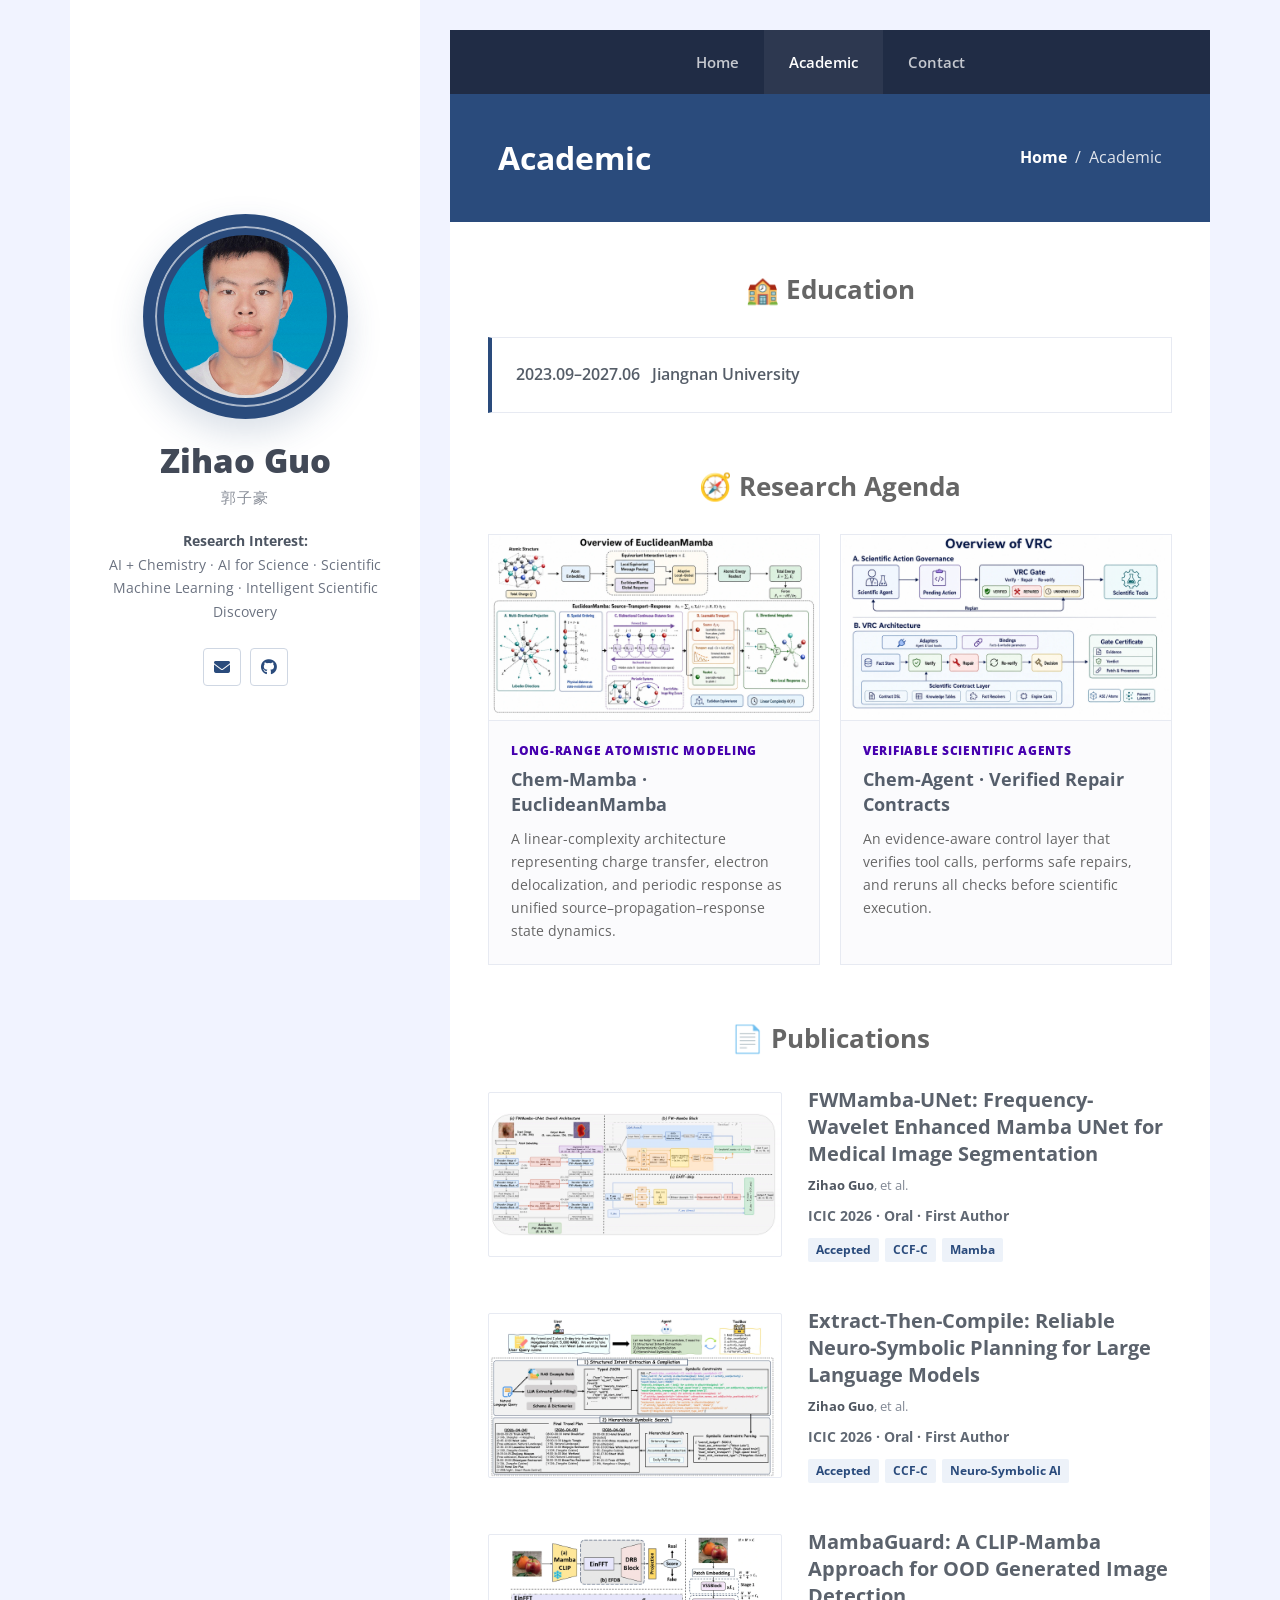
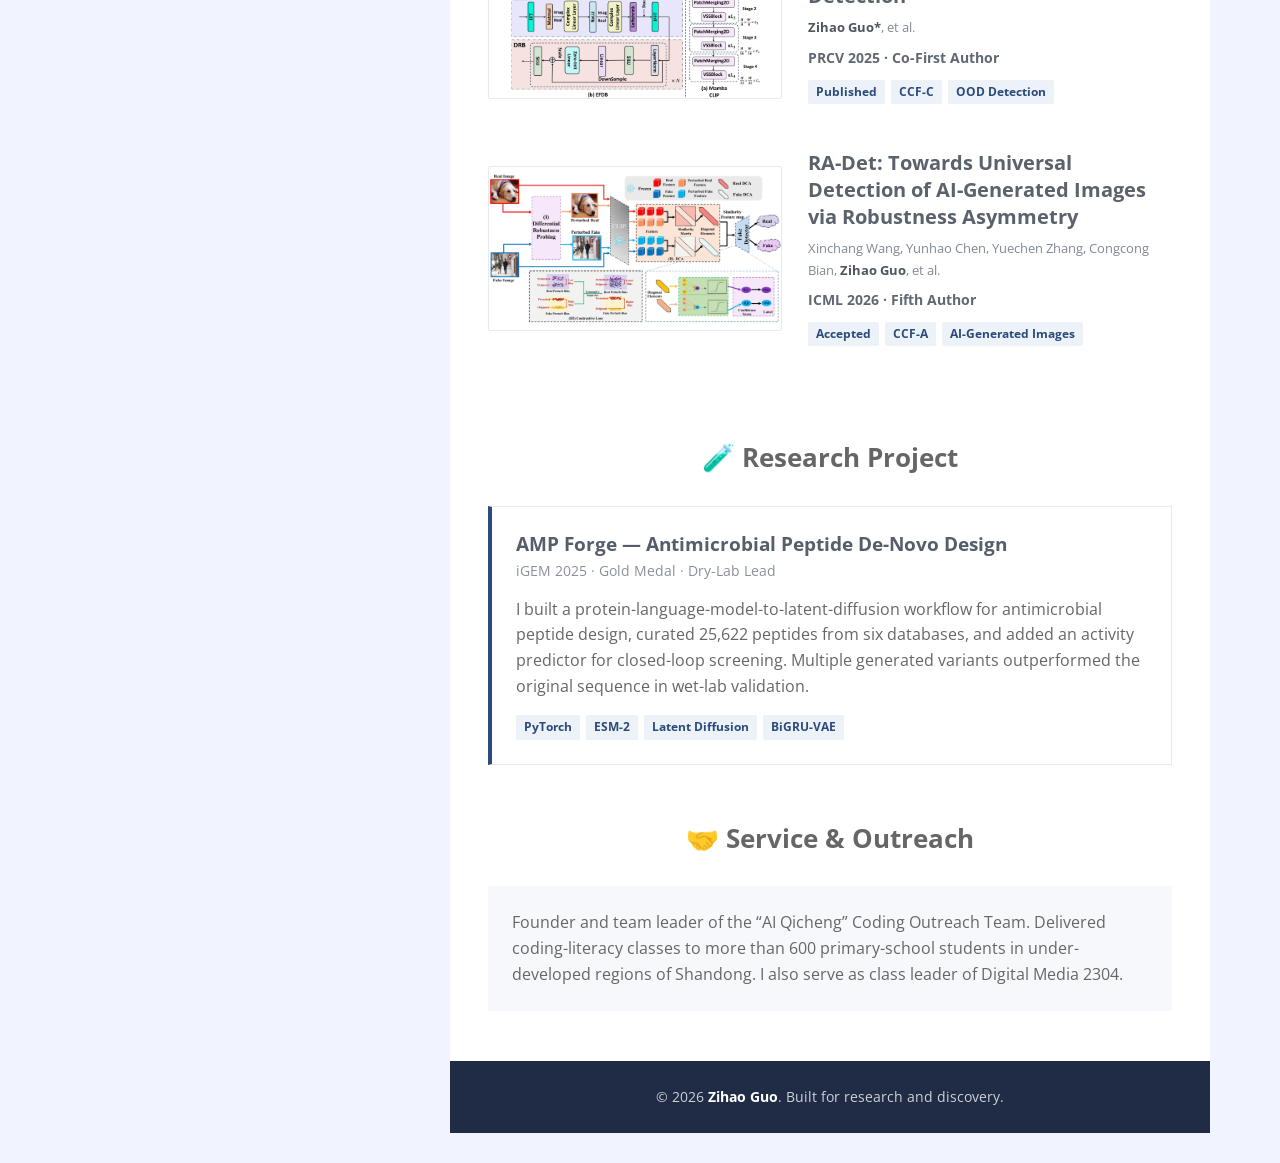
==== academic.html @ 2f8e59f3 "Deploy redesigned academic homepage" ====
<!DOCTYPE html>
<html lang="en">
<head>
    <meta charset="UTF-8">
    <meta name="viewport" content="width=device-width, initial-scale=1.0">
    <meta name="description" content="Publications, projects, education, research agenda, and awards of Zihao Guo.">
    <title>Academic — Zihao Guo</title>
    <link rel="icon" href="assets/img/favicon.svg" type="image/svg+xml">
    <link rel="preconnect" href="https://fonts.googleapis.com">
    <link rel="preconnect" href="https://fonts.gstatic.com" crossorigin>
    <link href="https://fonts.googleapis.com/css2?family=Open+Sans:wght@300;400;600;700;800&display=swap" rel="stylesheet">
    <link rel="stylesheet" href="https://cdnjs.cloudflare.com/ajax/libs/font-awesome/6.5.2/css/all.min.css">
    <link rel="stylesheet" href="assets/css/style.css">
</head>
<body>
<div class="site-shell">
    <aside class="profile-panel" aria-label="Profile">
        <div class="profile-inner">
            <img class="profile-avatar profile-photo" src="assets/img/myself.jpg" alt="Portrait of Zihao Guo">
            <h1 class="profile-name">Zihao Guo</h1>
            <p class="profile-name-cn">郭子豪</p>
            <p class="profile-interest"><strong>Research Interest:</strong><br>AI + Chemistry · AI for Science · Scientific Machine Learning · Intelligent Scientific Discovery</p>
            <div class="profile-links" aria-label="Social links">
                <a href="mailto:zihao3351@gmail.com" aria-label="Email"><i class="fa-solid fa-envelope"></i></a>
                <a href="https://github.com/unumbrela" target="_blank" rel="noopener noreferrer" aria-label="GitHub"><i class="fa-brands fa-github"></i></a>
            </div>
        </div>
    </aside>

    <main class="main-panel">
        <nav class="site-nav" aria-label="Primary navigation">
            <a class="mobile-brand" href="index.html">Zihao Guo</a>
            <button class="menu-toggle" type="button" aria-expanded="false" aria-controls="navLinks" aria-label="Toggle navigation"><i class="fa-solid fa-bars"></i></button>
            <div class="nav-links" id="navLinks">
                <a href="index.html">Home</a>
                <a class="active" href="academic.html" aria-current="page">Academic</a>
                <a href="contact.html">Contact</a>
            </div>
        </nav>

        <header class="page-header">
            <h1>Academic</h1>
            <div class="breadcrumbs"><a href="index.html">Home</a>&nbsp; / &nbsp;Academic</div>
        </header>

        <div class="surface">
            <section class="academic-block">
                <h2 class="academic-block-title">🏫 Education</h2>
                <div class="education-card">
                    <p class="education-line">2023.09–2027.06&nbsp;&nbsp; Jiangnan University</p>
                </div>
            </section>

            <section class="academic-block">
                <h2 class="academic-block-title">🧭 Research Agenda</h2>
                <div class="agenda-grid">
                    <article class="agenda-card agenda-card-media">
                        <a class="agenda-visual" href="assets/img/EuclideanMamba-Overview.webp" target="_blank" rel="noopener" aria-label="Open the EuclideanMamba overview image">
                            <img src="assets/img/EuclideanMamba-Overview.webp" alt="Overview of the EuclideanMamba architecture">
                        </a>
                        <div class="agenda-content">
                            <div class="agenda-kicker">Long-Range Atomistic Modeling</div>
                            <h3>Chem-Mamba · EuclideanMamba</h3>
                            <p>A linear-complexity architecture representing charge transfer, electron delocalization, and periodic response as unified source–propagation–response state dynamics.</p>
                        </div>
                    </article>
                    <article class="agenda-card agenda-card-media">
                        <a class="agenda-visual" href="assets/img/Overview-Of-VRC.webp" target="_blank" rel="noopener" aria-label="Open the Verified Repair Contracts overview image">
                            <img src="assets/img/Overview-Of-VRC.webp" alt="Overview of the Verified Repair Contracts architecture">
                        </a>
                        <div class="agenda-content">
                            <div class="agenda-kicker">Verifiable Scientific Agents</div>
                            <h3>Chem-Agent · Verified Repair Contracts</h3>
                            <p>An evidence-aware control layer that verifies tool calls, performs safe repairs, and reruns all checks before scientific execution.</p>
                        </div>
                    </article>
                </div>
            </section>

            <section class="academic-block">
                <h2 class="academic-block-title">📄 Publications</h2>
                <article class="paper-card">
                    <a class="paper-visual" href="assets/img/fwmamba.webp" target="_blank" rel="noopener" aria-label="Open the FWMamba-UNet architecture image"><img src="assets/img/fwmamba.webp" alt="FWMamba-UNet architecture"></a>
                    <div class="paper-body">
                        <h3>FWMamba-UNet: Frequency-Wavelet Enhanced Mamba UNet for Medical Image Segmentation</h3>
                        <p class="paper-authors"><strong>Zihao Guo</strong>, et al.</p>
                        <div class="paper-venue">ICIC 2026 · Oral · First Author</div>
                        <div class="paper-tags"><span>Accepted</span><span>CCF-C</span><span>Mamba</span></div>
                    </div>
                </article>
                <article class="paper-card">
                    <a class="paper-visual" href="assets/img/Extract.webp" target="_blank" rel="noopener" aria-label="Open the Extract-Then-Compile framework image"><img src="assets/img/Extract.webp" alt="Extract-Then-Compile framework"></a>
                    <div class="paper-body">
                        <h3>Extract-Then-Compile: Reliable Neuro-Symbolic Planning for Large Language Models</h3>
                        <p class="paper-authors"><strong>Zihao Guo</strong>, et al.</p>
                        <div class="paper-venue">ICIC 2026 · Oral · First Author</div>
                        <div class="paper-tags"><span>Accepted</span><span>CCF-C</span><span>Neuro-Symbolic AI</span></div>
                    </div>
                </article>
                <article class="paper-card">
                    <a class="paper-visual" href="assets/img/prcv-framework-1.webp" target="_blank" rel="noopener" aria-label="Open the MambaGuard framework image"><img src="assets/img/prcv-framework-1.webp" alt="MambaGuard framework"></a>
                    <div class="paper-body">
                        <h3>MambaGuard: A CLIP-Mamba Approach for OOD Generated Image Detection</h3>
                        <p class="paper-authors"><strong>Zihao Guo*</strong>, et al.</p>
                        <div class="paper-venue">PRCV 2025 · Co-First Author</div>
                        <div class="paper-tags"><span>Published</span><span>CCF-C</span><span>OOD Detection</span></div>
                    </div>
                </article>
                <article class="paper-card">
                    <a class="paper-visual" href="assets/img/ICML-framework-1.webp" target="_blank" rel="noopener" aria-label="Open the RA-Det framework image"><img src="assets/img/ICML-framework-1.webp" alt="RA-Det framework"></a>
                    <div class="paper-body">
                        <h3>RA-Det: Towards Universal Detection of AI-Generated Images via Robustness Asymmetry</h3>
                        <p class="paper-authors">Xinchang Wang, Yunhao Chen, Yuechen Zhang, Congcong Bian, <strong>Zihao Guo</strong>, et al.</p>
                        <div class="paper-venue">ICML 2026 · Fifth Author</div>
                        <div class="paper-tags"><span>Accepted</span><span>CCF-A</span><span>AI-Generated Images</span></div>
                    </div>
                </article>
            </section>

            <section class="academic-block">
                <h2 class="academic-block-title">🧪 Research Project</h2>
                <article class="education-card">
                    <h3>AMP Forge — Antimicrobial Peptide De-Novo Design</h3>
                    <p class="education-meta">iGEM 2025 · Gold Medal · Dry-Lab Lead</p>
                    <p>I built a protein-language-model-to-latent-diffusion workflow for antimicrobial peptide design, curated 25,622 peptides from six databases, and added an activity predictor for closed-loop screening. Multiple generated variants outperformed the original sequence in wet-lab validation.</p>
                    <div class="paper-tags"><span>PyTorch</span><span>ESM-2</span><span>Latent Diffusion</span><span>BiGRU-VAE</span></div>
                </article>
            </section>

            <section class="academic-block">
                <h2 class="academic-block-title">🤝 Service &amp; Outreach</h2>
                <div class="service-note">Founder and team leader of the “AI Qicheng” Coding Outreach Team. Delivered coding-literacy classes to more than 600 primary-school students in under-developed regions of Shandong. I also serve as class leader of Digital Media 2304.</div>
            </section>
        </div>

        <footer class="site-footer">© <span data-current-year>2026</span> <a href="index.html">Zihao Guo</a>. Built for research and discovery.</footer>
    </main>
</div>
<a href="#" class="back-to-top" aria-label="Back to top"><i class="fa-solid fa-angles-up"></i></a>
<script src="assets/js/main.js"></script>
</body>
</html>
---- assets/css/style.css ----
:root {
    --primary: #2a4b7c;
    --primary-dark: #202c45;
    --link: #4600af;
    --accent: #ff6347;
    --paper: #ffffff;
    --canvas: #f1f3ff;
    --ink: #333b48;
    --muted: #6b7280;
    --line: #e7eaf2;
    --shadow: 0 18px 50px rgba(32, 44, 69, 0.09);
}

* { box-sizing: border-box; }

html { scroll-behavior: smooth; }

body {
    margin: 0;
    background: var(--canvas);
    color: #666;
    font-family: "Open Sans", -apple-system, BlinkMacSystemFont, "Segoe UI", sans-serif;
    font-size: 16px;
    line-height: 1.6;
}

body.menu-open { overflow: hidden; }

a {
    color: var(--link);
    text-decoration: none;
    transition: color 180ms ease;
}

a:hover { color: var(--accent); text-decoration: underline; }

button, a { -webkit-tap-highlight-color: transparent; }

img { max-width: 100%; display: block; }

h1, h2, h3, h4 {
    color: #555e6b;
    line-height: 1.35;
    margin-top: 0;
}

p { margin-top: 0; }

.site-shell {
    width: min(1140px, 100%);
    min-height: 100vh;
    margin: 0 auto;
    position: relative;
}

.profile-panel {
    width: 350px;
    height: 100vh;
    padding: 44px 32px;
    position: fixed;
    top: 0;
    left: max(0px, calc((100vw - 1140px) / 2));
    z-index: 30;
    background: var(--paper);
    overflow-y: auto;
    scrollbar-width: thin;
}

.profile-inner {
    min-height: calc(100vh - 88px);
    display: flex;
    flex-direction: column;
    align-items: center;
    justify-content: center;
    text-align: center;
}

.profile-avatar {
    width: 205px;
    aspect-ratio: 1;
    padding: 18px;
    margin-bottom: 20px;
    border-radius: 50%;
    display: grid;
    place-items: center;
    color: #fff;
    font-size: 4.35rem;
    font-weight: 800;
    letter-spacing: -0.08em;
    text-indent: -0.08em;
    background:
        radial-gradient(circle at 30% 25%, rgba(255,255,255,.35), transparent 22%),
        linear-gradient(145deg, #6a37c8, var(--primary));
    border: 12px solid var(--primary);
    box-shadow: inset 0 0 0 2px rgba(255,255,255,.6), 0 14px 34px rgba(42,75,124,.18);
}

.profile-avatar.profile-photo {
    padding: 9px;
    object-fit: cover;
    object-position: center 34%;
    background: var(--primary);
}

.profile-name {
    margin: 0 0 3px;
    color: #424957;
    font-size: 2.05rem;
    font-weight: 800;
}

.profile-name-cn {
    margin: 0 0 18px;
    color: #8a8f99;
    font-size: .96rem;
    letter-spacing: .08em;
}

.profile-affiliation {
    margin-bottom: 17px;
    color: #525966;
    font-size: .96rem;
}

.profile-interest {
    max-width: 275px;
    margin: 0;
    color: var(--muted);
    font-size: .9rem;
    line-height: 1.65;
}

.profile-interest strong { color: #4d5562; }

.profile-links {
    display: flex;
    gap: 9px;
    justify-content: center;
    margin-top: 24px;
}

.profile-links a {
    width: 38px;
    height: 38px;
    display: grid;
    place-items: center;
    border: 1px solid #cfd7e3;
    border-radius: 4px;
    color: var(--primary);
}

.profile-links a:hover {
    color: #fff;
    background: var(--primary);
    text-decoration: none;
}

.main-panel {
    width: calc(100% - 350px);
    min-height: 100vh;
    margin-left: 350px;
    padding: 30px 0 30px 30px;
}

.surface { background: var(--paper); }

.site-nav {
    min-height: 62px;
    padding: 0 24px;
    display: flex;
    align-items: center;
    justify-content: center;
    background: var(--primary-dark);
}

.mobile-brand { display: none; color: #fff; font-weight: 700; }

.nav-links { display: flex; align-items: center; justify-content: center; }

.nav-links a {
    padding: 20px 25px;
    color: rgba(255,255,255,.74);
    font-size: .95rem;
    font-weight: 600;
}

.nav-links a:hover,
.nav-links a.active {
    color: #fff;
    background: rgba(255,255,255,.06);
    text-decoration: none;
}

.menu-toggle {
    display: none;
    width: 42px;
    height: 38px;
    border: 1px solid rgba(255,255,255,.3);
    border-radius: 4px;
    color: #fff;
    background: transparent;
    cursor: pointer;
}

/* Carousel */
.hero-carousel {
    height: 334px;
    position: relative;
    overflow: hidden;
    background: #050b18;
}

.hero-carousel.diagram-carousel {
    height: auto;
    aspect-ratio: 16 / 9;
    background: #fff;
}

.carousel-slide {
    position: absolute;
    inset: 0;
    opacity: 0;
    pointer-events: none;
    transition: opacity 650ms ease;
}

.carousel-slide.active { opacity: 1; pointer-events: auto; }

.carousel-slide img {
    width: 100%;
    height: 100%;
    object-fit: cover;
}

.diagram-slide img {
    object-fit: contain;
    background: #fff;
}

.carousel-caption {
    position: absolute;
    inset: 0;
    padding: 44px 80px;
    display: flex;
    flex-direction: column;
    align-items: center;
    justify-content: center;
    text-align: center;
    color: #fff;
    background: rgba(0,0,0,.5);
}

.diagram-slide .compact-caption {
    top: auto;
    padding: 54px 70px 28px;
    justify-content: flex-end;
    background: linear-gradient(to bottom, transparent, rgba(5, 11, 24, .88));
}

.diagram-slide .compact-caption h1 {
    margin-bottom: 2px;
    font-size: 1.5rem;
}

.diagram-carousel .carousel-control {
    color: var(--primary-dark);
    text-shadow: 0 1px 3px rgba(255,255,255,.9);
}

.carousel-caption h1 {
    max-width: 680px;
    margin-bottom: 13px;
    color: #fff;
    font-size: clamp(1.55rem, 3vw, 2.05rem);
    font-weight: 800;
    text-shadow: 0 2px 14px rgba(0,0,0,.4);
}

.carousel-meta {
    display: flex;
    gap: 15px;
    font-size: .78rem;
}

.carousel-control {
    width: 58px;
    position: absolute;
    z-index: 4;
    top: 0;
    bottom: 0;
    border: 0;
    color: #fff;
    background: transparent;
    opacity: .6;
    cursor: pointer;
    font-size: 1.55rem;
}

.carousel-control:hover { opacity: 1; }
.carousel-control.prev { left: 0; }
.carousel-control.next { right: 0; }

.carousel-dots {
    position: absolute;
    z-index: 5;
    right: 0;
    bottom: 14px;
    left: 0;
    display: flex;
    justify-content: center;
    gap: 8px;
}

.carousel-dot {
    width: 8px;
    height: 8px;
    padding: 0;
    border: 1px solid #fff;
    border-radius: 50%;
    background: transparent;
    cursor: pointer;
}

.carousel-dot.active { background: #fff; }

/* Content */
.content-section { padding: 54px 48px; }
.content-section + .content-section { padding-top: 10px; }

.section-title {
    margin-bottom: 28px;
    text-align: center;
    color: #666;
    font-size: 2rem;
    font-weight: 800;
}

.lead-copy {
    color: #555e68;
    font-size: 1.08rem;
    text-align: justify;
}

.vision-list {
    margin: 14px 0 24px;
    padding-left: 23px;
    color: #555e68;
    font-size: 1.04rem;
}

.vision-list li { margin-bottom: 7px; }

.hilbert {
    margin: 25px 0 6px;
    color: #444;
    font-size: 1.12rem;
    font-style: italic;
    text-align: center;
}

.hilbert span {
    display: block;
    margin-top: 6px;
    font-size: .92rem;
    text-align: right;
}

.about-callout {
    padding: 24px 26px;
    border-left: 4px solid var(--primary);
    background: #f7f8fc;
    color: #555e68;
}

.about-callout p:last-child { margin-bottom: 0; }

.news-list { margin: 0; padding: 0; list-style: none; }

.news-list li {
    padding: 12px 0;
    display: grid;
    grid-template-columns: 96px 1fr;
    border-bottom: 1px dashed #dfe3eb;
}

.news-list time { color: #8a909b; font-size: .86rem; }

.page-header {
    padding: 42px 48px;
    display: flex;
    align-items: center;
    justify-content: space-between;
    gap: 30px;
    color: #fff;
    background: var(--primary);
}

.page-header h1 { margin: 0; color: #fff; font-size: 2rem; }
.breadcrumbs { color: rgba(255,255,255,.86); }
.breadcrumbs a { color: #fff; font-weight: 700; }

.academic-intro { max-width: 680px; margin: 0 auto; text-align: center; }

.academic-block { padding: 50px 38px 6px; }
.academic-block:last-of-type { padding-bottom: 50px; }

.academic-block-title {
    margin-bottom: 30px;
    text-align: center;
    color: #666;
    font-size: 1.65rem;
}

.education-card {
    padding: 24px;
    border: 1px solid var(--line);
    border-left: 4px solid var(--primary);
}

.education-card h3 { margin-bottom: 4px; }
.education-meta { color: #89909b; font-size: .88rem; }
.education-line { margin: 0; color: #555d68; font-weight: 600; }

.paper-card {
    display: grid;
    grid-template-columns: minmax(245px, 43%) 1fr;
    gap: 26px;
    align-items: center;
    padding: 0 0 38px;
}

.paper-card + .paper-card { padding-top: 8px; }

.paper-visual {
    aspect-ratio: 16 / 9;
    border-radius: 2px;
    overflow: hidden;
    display: block;
    border: 1px solid var(--line);
    background: #fff;
}

.paper-visual img { width: 100%; height: 100%; object-fit: contain; transition: transform 200ms ease; }
.paper-visual:hover img { transform: scale(1.015); }
.paper-body h3 { margin-bottom: 8px; color: #5b626c; font-size: 1.24rem; }
.paper-authors { margin-bottom: 8px; color: #828995; font-size: .83rem; }
.paper-authors strong { color: #4f5660; }
.paper-venue { color: #606873; font-size: .86rem; font-weight: 700; }

.paper-tags { display: flex; flex-wrap: wrap; gap: 6px; margin-top: 11px; }
.paper-tags span {
    padding: 3px 8px;
    border-radius: 2px;
    color: var(--primary);
    background: #edf2f9;
    font-size: .72rem;
    font-weight: 700;
}

.agenda-grid,
.awards-grid,
.contact-grid { display: grid; grid-template-columns: repeat(2, minmax(0, 1fr)); gap: 20px; }

.agenda-card,
.award-card {
    padding: 22px;
    border: 1px solid var(--line);
    background: #fbfbfd;
}

.agenda-card-media {
    padding: 0;
    overflow: hidden;
}

.agenda-visual {
    width: 100%;
    aspect-ratio: 16 / 9;
    display: block;
    overflow: hidden;
    border-bottom: 1px solid var(--line);
    background: #fff;
}

.agenda-visual img {
    width: 100%;
    height: 100%;
    object-fit: contain;
    transition: transform 200ms ease;
}

.agenda-visual:hover img { transform: scale(1.015); }
.agenda-content { padding: 20px 22px 22px; }

.agenda-kicker { color: var(--link); font-size: .76rem; font-weight: 800; text-transform: uppercase; letter-spacing: .06em; }
.agenda-card h3 { margin: 7px 0 10px; font-size: 1.15rem; }
.agenda-card p { margin: 0; font-size: .9rem; }

.award-card { display: flex; gap: 14px; }
.award-card i { padding-top: 3px; color: var(--primary); font-size: 1.3rem; }
.award-card strong { display: block; color: #555d69; font-size: .92rem; }
.award-card span { color: #8a9099; font-size: .8rem; }

.service-note { padding: 24px; background: #f7f8fc; }

.contact-section { padding: 58px 42px 68px; }

.contact-card {
    min-height: 180px;
    padding: 28px 22px;
    border: 1px solid var(--line);
    display: flex;
    flex-direction: column;
    align-items: center;
    justify-content: center;
    text-align: center;
}

.contact-card i { margin-bottom: 14px; color: var(--primary); font-size: 2rem; }
.contact-card h2 { margin-bottom: 8px; color: #555d68; font-size: 1.18rem; }
.contact-card p { margin: 0; overflow-wrap: anywhere; }

.contact-note {
    max-width: 620px;
    margin: 36px auto 0;
    padding: 25px 28px;
    color: #56606c;
    text-align: center;
    background: #f7f8fc;
}

.site-footer {
    padding: 25px 30px;
    color: rgba(255,255,255,.78);
    background: var(--primary-dark);
    text-align: center;
    font-size: .86rem;
}

.site-footer a { color: #fff; font-weight: 700; }

.back-to-top {
    width: 34px;
    height: 34px;
    position: fixed;
    right: 28px;
    bottom: 24px;
    z-index: 20;
    display: grid;
    place-items: center;
    color: var(--primary);
    opacity: 0;
    pointer-events: none;
    transform: translateY(12px);
    transition: opacity 200ms, transform 200ms;
    font-size: 1.6rem;
}

.back-to-top.visible { opacity: 1; pointer-events: auto; transform: translateY(0); }
.back-to-top:hover { text-decoration: none; }

@media (max-width: 1140px) {
    .main-panel { padding-right: 30px; }
    .profile-panel { left: 0; }
}

@media (max-width: 991px) {
    .site-shell { width: 100%; }
    .profile-panel {
        width: 100%;
        height: auto;
        padding: 36px 24px;
        position: relative;
        left: auto;
    }
    .profile-inner { min-height: 0; }
    .profile-avatar { width: 165px; font-size: 3.5rem; }
    .main-panel { width: 100%; margin-left: 0; padding: 30px; }
}

@media (max-width: 680px) {
    .main-panel { padding: 15px; }
    .site-nav { padding: 0 18px; justify-content: space-between; }
    .mobile-brand { display: block; }
    .menu-toggle { display: block; }
    .nav-links {
        position: absolute;
        z-index: 20;
        top: 62px;
        right: 0;
        left: 0;
        display: none;
        flex-direction: column;
        align-items: stretch;
        background: var(--primary-dark);
        box-shadow: 0 12px 25px rgba(0,0,0,.2);
    }
    .nav-links.open { display: flex; }
    .nav-links a { padding: 14px 22px; text-align: center; }
    .hero-carousel { height: 365px; }
    .hero-carousel.diagram-carousel { height: auto; }
    .carousel-caption { padding: 45px 48px; }
    .diagram-slide .compact-caption { padding: 36px 48px 18px; }
    .diagram-slide .compact-caption h1 { font-size: 1rem; }
    .diagram-slide .compact-caption .carousel-meta { font-size: .6rem; }
    .carousel-meta { flex-direction: column; gap: 3px; }
    .content-section { padding: 42px 25px; }
    .section-title { font-size: 1.65rem; }
    .lead-copy { text-align: left; }
    .news-list li { grid-template-columns: 1fr; gap: 3px; }
    .page-header { padding: 34px 25px; align-items: flex-start; flex-direction: column; gap: 8px; }
    .academic-block { padding: 42px 24px 2px; }
    .paper-card { grid-template-columns: 1fr; gap: 18px; }
    .paper-visual { height: 190px; }
    .agenda-grid,
    .awards-grid,
    .contact-grid { grid-template-columns: 1fr; }
    .contact-section { padding: 42px 24px 55px; }
}

@media (prefers-reduced-motion: reduce) {
    html { scroll-behavior: auto; }
    *, *::before, *::after { scroll-behavior: auto !important; transition-duration: .01ms !important; }
}
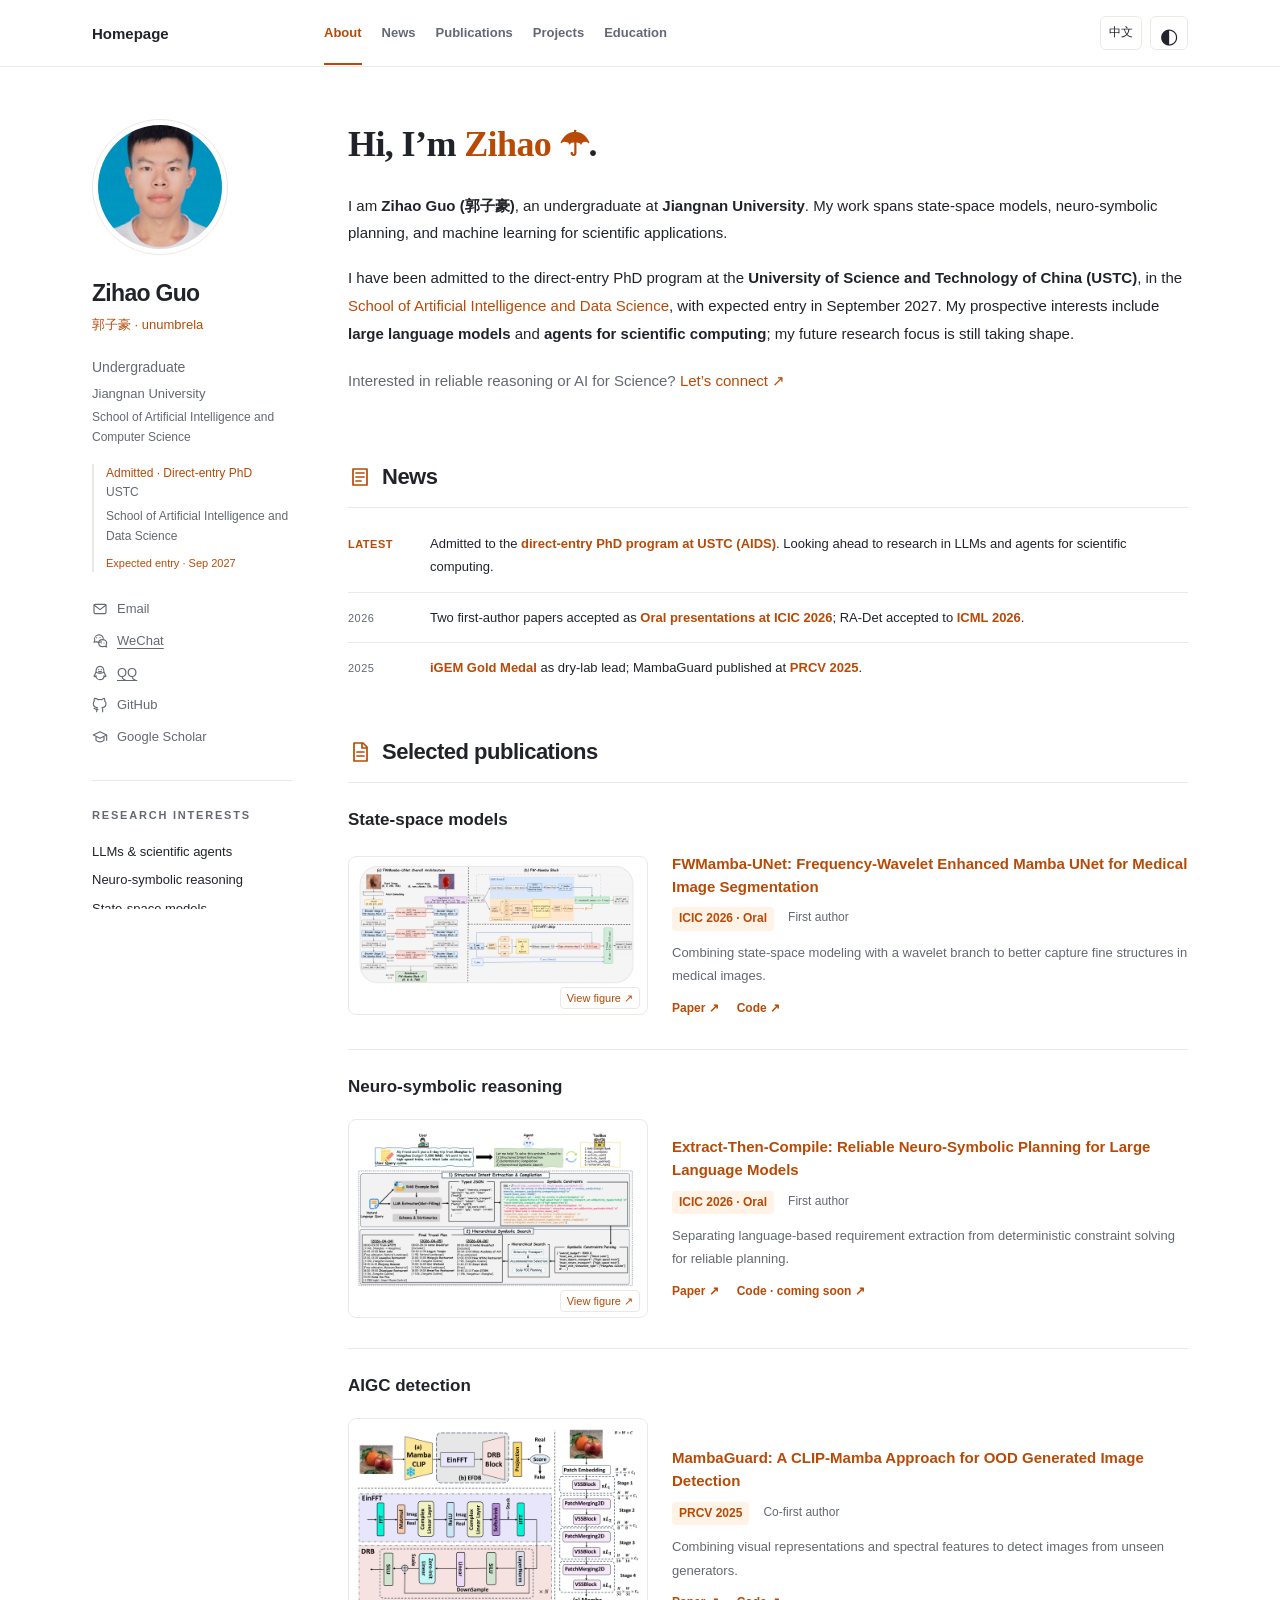
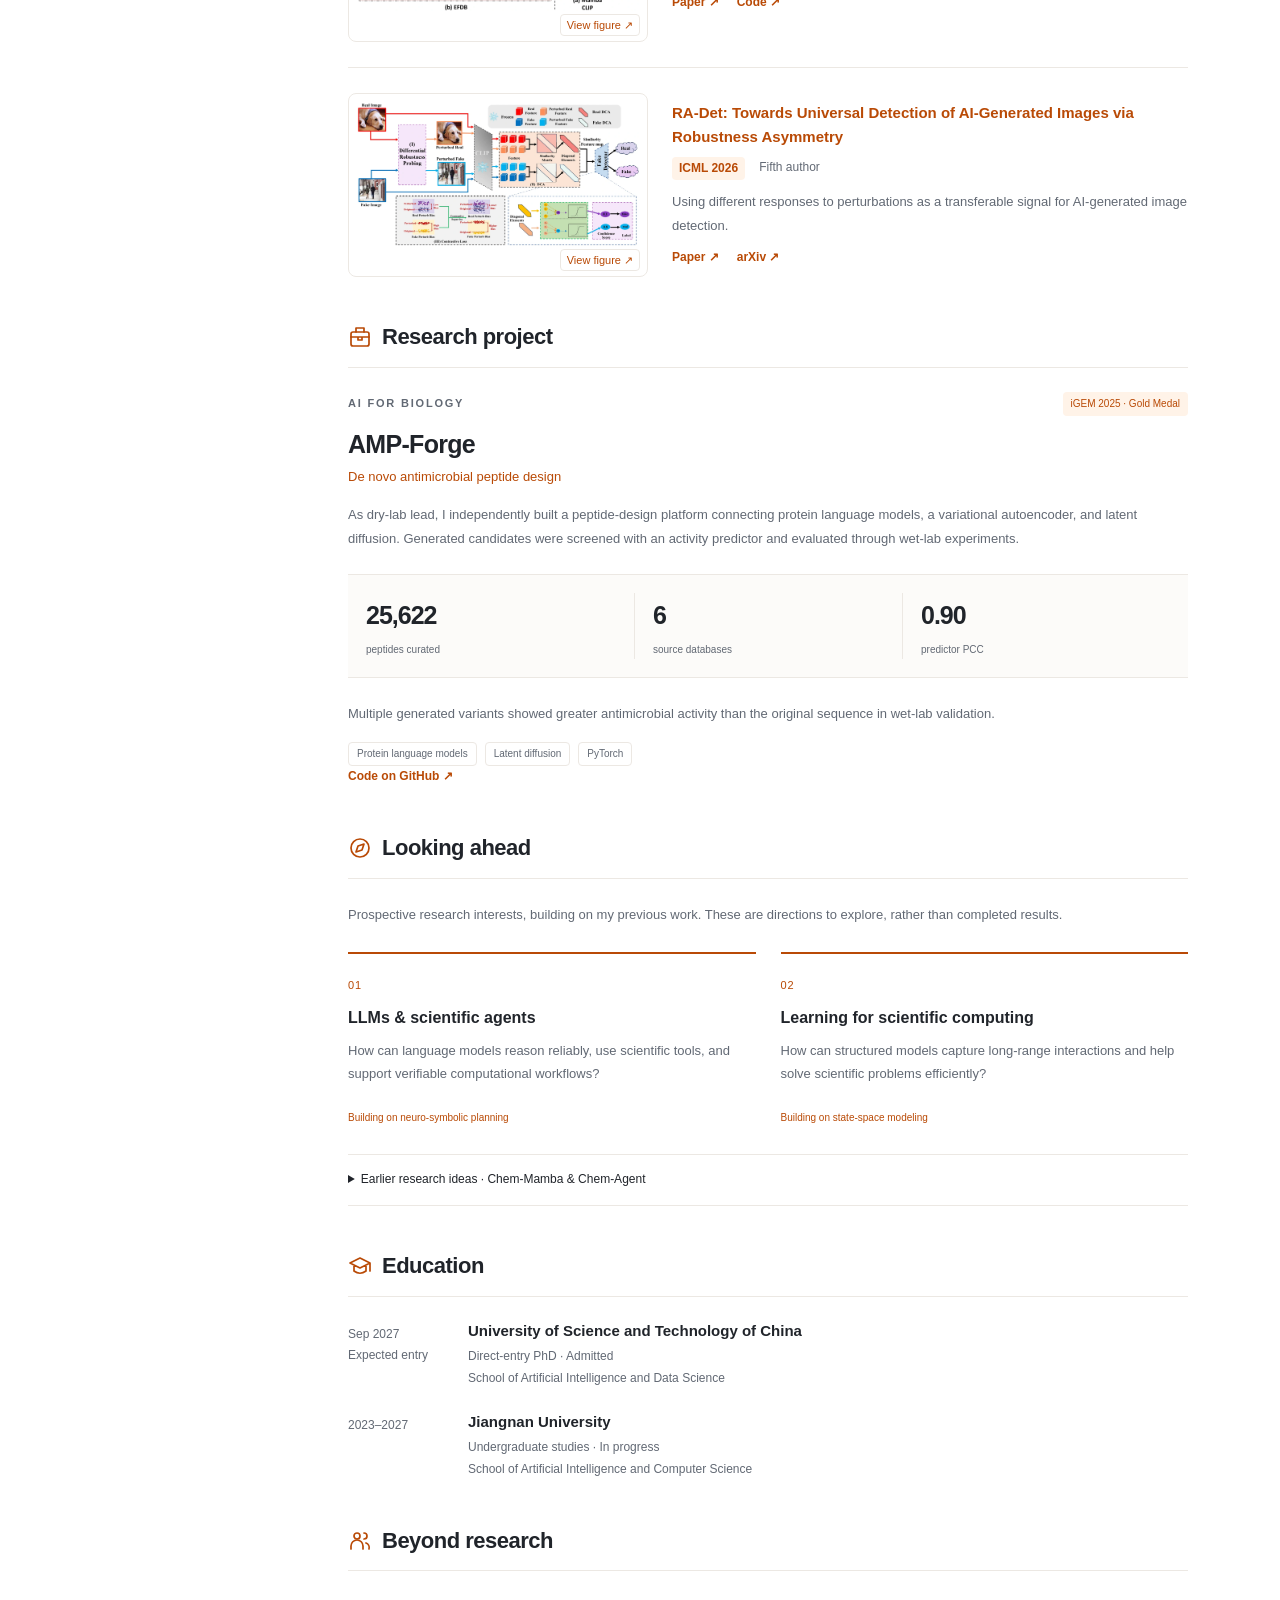
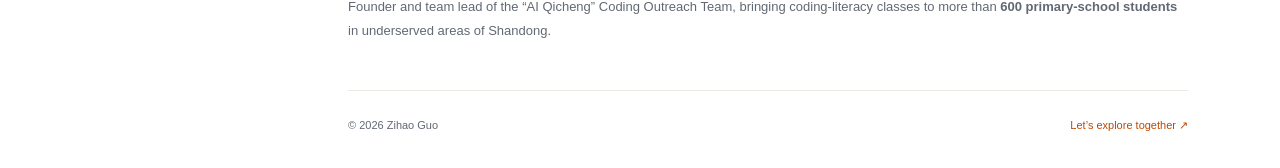
==== commit 2040c31e: "Refresh academic homepage with publications and project links" ====
--- a/academic.html
+++ b/academic.html
@@ -1,142 +1 @@
-<!DOCTYPE html>
-<html lang="en">
-<head>
-    <meta charset="UTF-8">
-    <meta name="viewport" content="width=device-width, initial-scale=1.0">
-    <meta name="description" content="Publications, projects, education, research agenda, and awards of Zihao Guo.">
-    <title>Academic — Zihao Guo</title>
-    <link rel="icon" href="assets/img/favicon.svg" type="image/svg+xml">
-    <link rel="preconnect" href="https://fonts.googleapis.com">
-    <link rel="preconnect" href="https://fonts.gstatic.com" crossorigin>
-    <link href="https://fonts.googleapis.com/css2?family=Open+Sans:wght@300;400;600;700;800&display=swap" rel="stylesheet">
-    <link rel="stylesheet" href="https://cdnjs.cloudflare.com/ajax/libs/font-awesome/6.5.2/css/all.min.css">
-    <link rel="stylesheet" href="assets/css/style.css">
-</head>
-<body>
-<div class="site-shell">
-    <aside class="profile-panel" aria-label="Profile">
-        <div class="profile-inner">
-            <img class="profile-avatar profile-photo" src="assets/img/myself.jpg" alt="Portrait of Zihao Guo">
-            <h1 class="profile-name">Zihao Guo</h1>
-            <p class="profile-name-cn">郭子豪</p>
-            <p class="profile-interest"><strong>Research Interest:</strong><br>AI + Chemistry · AI for Science · Scientific Machine Learning · Intelligent Scientific Discovery</p>
-            <div class="profile-links" aria-label="Social links">
-                <a href="mailto:zihao3351@gmail.com" aria-label="Email"><i class="fa-solid fa-envelope"></i></a>
-                <a href="https://github.com/unumbrela" target="_blank" rel="noopener noreferrer" aria-label="GitHub"><i class="fa-brands fa-github"></i></a>
-            </div>
-        </div>
-    </aside>
-
-    <main class="main-panel">
-        <nav class="site-nav" aria-label="Primary navigation">
-            <a class="mobile-brand" href="index.html">Zihao Guo</a>
-            <button class="menu-toggle" type="button" aria-expanded="false" aria-controls="navLinks" aria-label="Toggle navigation"><i class="fa-solid fa-bars"></i></button>
-            <div class="nav-links" id="navLinks">
-                <a href="index.html">Home</a>
-                <a class="active" href="academic.html" aria-current="page">Academic</a>
-                <a href="contact.html">Contact</a>
-            </div>
-        </nav>
-
-        <header class="page-header">
-            <h1>Academic</h1>
-            <div class="breadcrumbs"><a href="index.html">Home</a>&nbsp; / &nbsp;Academic</div>
-        </header>
-
-        <div class="surface">
-            <section class="academic-block">
-                <h2 class="academic-block-title">🏫 Education</h2>
-                <div class="education-card">
-                    <p class="education-line">2023.09–2027.06&nbsp;&nbsp; Jiangnan University</p>
-                </div>
-            </section>
-
-            <section class="academic-block">
-                <h2 class="academic-block-title">🧭 Research Agenda</h2>
-                <div class="agenda-grid">
-                    <article class="agenda-card agenda-card-media">
-                        <a class="agenda-visual" href="assets/img/EuclideanMamba-Overview.webp" target="_blank" rel="noopener" aria-label="Open the EuclideanMamba overview image">
-                            <img src="assets/img/EuclideanMamba-Overview.webp" alt="Overview of the EuclideanMamba architecture">
-                        </a>
-                        <div class="agenda-content">
-                            <div class="agenda-kicker">Long-Range Atomistic Modeling</div>
-                            <h3>Chem-Mamba · EuclideanMamba</h3>
-                            <p>A linear-complexity architecture representing charge transfer, electron delocalization, and periodic response as unified source–propagation–response state dynamics.</p>
-                        </div>
-                    </article>
-                    <article class="agenda-card agenda-card-media">
-                        <a class="agenda-visual" href="assets/img/Overview-Of-VRC.webp" target="_blank" rel="noopener" aria-label="Open the Verified Repair Contracts overview image">
-                            <img src="assets/img/Overview-Of-VRC.webp" alt="Overview of the Verified Repair Contracts architecture">
-                        </a>
-                        <div class="agenda-content">
-                            <div class="agenda-kicker">Verifiable Scientific Agents</div>
-                            <h3>Chem-Agent · Verified Repair Contracts</h3>
-                            <p>An evidence-aware control layer that verifies tool calls, performs safe repairs, and reruns all checks before scientific execution.</p>
-                        </div>
-                    </article>
-                </div>
-            </section>
-
-            <section class="academic-block">
-                <h2 class="academic-block-title">📄 Publications</h2>
-                <article class="paper-card">
-                    <a class="paper-visual" href="assets/img/fwmamba.webp" target="_blank" rel="noopener" aria-label="Open the FWMamba-UNet architecture image"><img src="assets/img/fwmamba.webp" alt="FWMamba-UNet architecture"></a>
-                    <div class="paper-body">
-                        <h3>FWMamba-UNet: Frequency-Wavelet Enhanced Mamba UNet for Medical Image Segmentation</h3>
-                        <p class="paper-authors"><strong>Zihao Guo</strong>, et al.</p>
-                        <div class="paper-venue">ICIC 2026 · Oral · First Author</div>
-                        <div class="paper-tags"><span>Accepted</span><span>CCF-C</span><span>Mamba</span></div>
-                    </div>
-                </article>
-                <article class="paper-card">
-                    <a class="paper-visual" href="assets/img/Extract.webp" target="_blank" rel="noopener" aria-label="Open the Extract-Then-Compile framework image"><img src="assets/img/Extract.webp" alt="Extract-Then-Compile framework"></a>
-                    <div class="paper-body">
-                        <h3>Extract-Then-Compile: Reliable Neuro-Symbolic Planning for Large Language Models</h3>
-                        <p class="paper-authors"><strong>Zihao Guo</strong>, et al.</p>
-                        <div class="paper-venue">ICIC 2026 · Oral · First Author</div>
-                        <div class="paper-tags"><span>Accepted</span><span>CCF-C</span><span>Neuro-Symbolic AI</span></div>
-                    </div>
-                </article>
-                <article class="paper-card">
-                    <a class="paper-visual" href="assets/img/prcv-framework-1.webp" target="_blank" rel="noopener" aria-label="Open the MambaGuard framework image"><img src="assets/img/prcv-framework-1.webp" alt="MambaGuard framework"></a>
-                    <div class="paper-body">
-                        <h3>MambaGuard: A CLIP-Mamba Approach for OOD Generated Image Detection</h3>
-                        <p class="paper-authors"><strong>Zihao Guo*</strong>, et al.</p>
-                        <div class="paper-venue">PRCV 2025 · Co-First Author</div>
-                        <div class="paper-tags"><span>Published</span><span>CCF-C</span><span>OOD Detection</span></div>
-                    </div>
-                </article>
-                <article class="paper-card">
-                    <a class="paper-visual" href="assets/img/ICML-framework-1.webp" target="_blank" rel="noopener" aria-label="Open the RA-Det framework image"><img src="assets/img/ICML-framework-1.webp" alt="RA-Det framework"></a>
-                    <div class="paper-body">
-                        <h3>RA-Det: Towards Universal Detection of AI-Generated Images via Robustness Asymmetry</h3>
-                        <p class="paper-authors">Xinchang Wang, Yunhao Chen, Yuechen Zhang, Congcong Bian, <strong>Zihao Guo</strong>, et al.</p>
-                        <div class="paper-venue">ICML 2026 · Fifth Author</div>
-                        <div class="paper-tags"><span>Accepted</span><span>CCF-A</span><span>AI-Generated Images</span></div>
-                    </div>
-                </article>
-            </section>
-
-            <section class="academic-block">
-                <h2 class="academic-block-title">🧪 Research Project</h2>
-                <article class="education-card">
-                    <h3>AMP Forge — Antimicrobial Peptide De-Novo Design</h3>
-                    <p class="education-meta">iGEM 2025 · Gold Medal · Dry-Lab Lead</p>
-                    <p>I built a protein-language-model-to-latent-diffusion workflow for antimicrobial peptide design, curated 25,622 peptides from six databases, and added an activity predictor for closed-loop screening. Multiple generated variants outperformed the original sequence in wet-lab validation.</p>
-                    <div class="paper-tags"><span>PyTorch</span><span>ESM-2</span><span>Latent Diffusion</span><span>BiGRU-VAE</span></div>
-                </article>
-            </section>
-
-            <section class="academic-block">
-                <h2 class="academic-block-title">🤝 Service &amp; Outreach</h2>
-                <div class="service-note">Founder and team leader of the “AI Qicheng” Coding Outreach Team. Delivered coding-literacy classes to more than 600 primary-school students in under-developed regions of Shandong. I also serve as class leader of Digital Media 2304.</div>
-            </section>
-        </div>
-
-        <footer class="site-footer">© <span data-current-year>2026</span> <a href="index.html">Zihao Guo</a>. Built for research and discovery.</footer>
-    </main>
-</div>
-<a href="#" class="back-to-top" aria-label="Back to top"><i class="fa-solid fa-angles-up"></i></a>
-<script src="assets/js/main.js"></script>
-</body>
-</html>
+<!doctype html><html lang="en"><head><meta charset="utf-8"><meta name="viewport" content="width=device-width,initial-scale=1"><title>Zihao Guo — Homepage</title><link rel="canonical" href="https://unumbrela.github.io/#publications"></head><body><p>This page has moved. <a href="index.html#publications">Visit Zihao Guo’s homepage / 访问郭子豪的主页</a>.</p><script>location.replace('index.html' + location.search + '#publications');</script></body></html>
